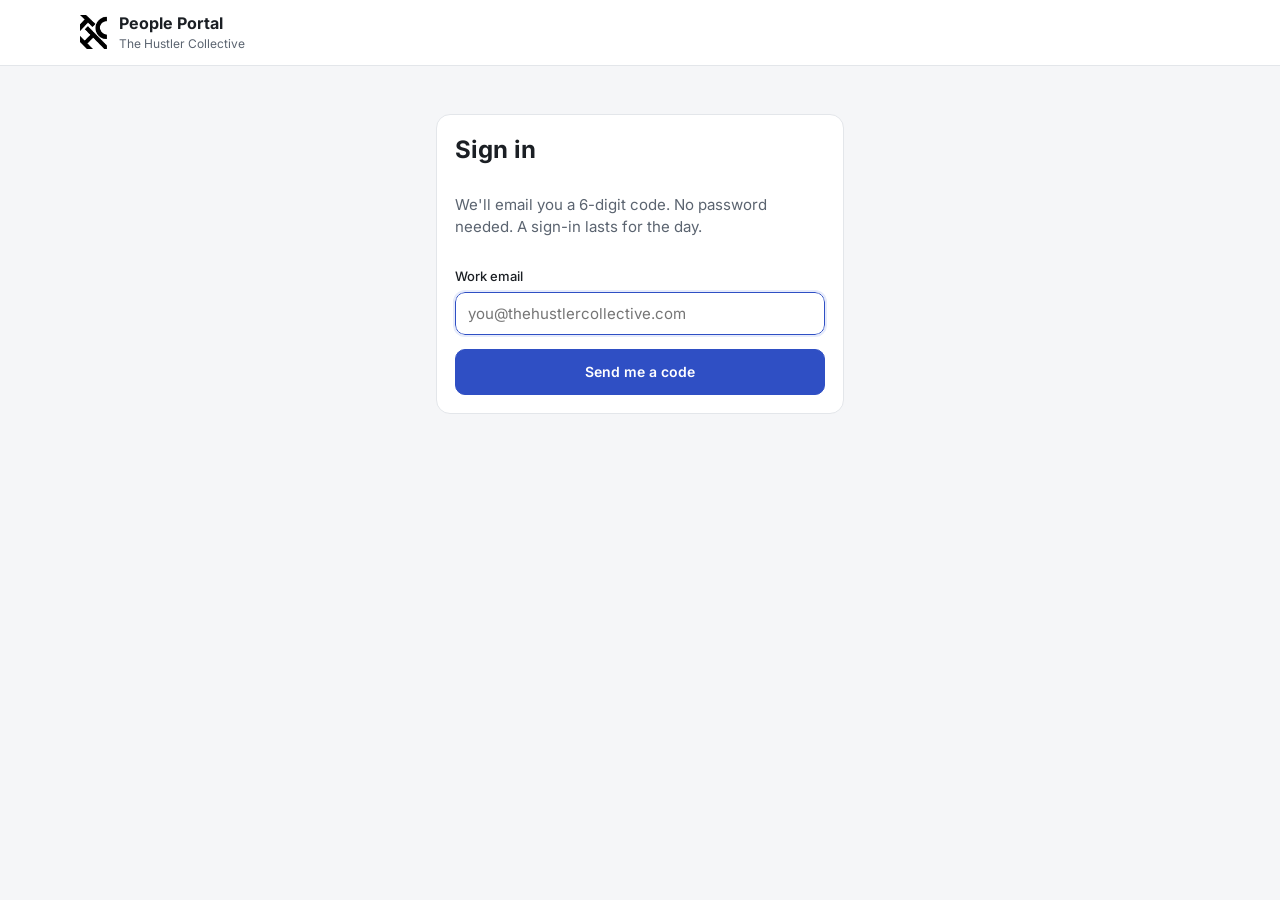
==== portal/index.html @ 08d03c97 "People portal (employees: leave requests, attendance, holidays) Co-Authored-By: Claude Opus 5.5 <nor" ====
<!doctype html>
<html lang="en">
  <head>
    <meta charset="UTF-8" />
    <meta name="viewport" content="width=device-width, initial-scale=1.0" />
    <meta name="robots" content="noindex, nofollow" />
    <meta name="referrer" content="no-referrer" />
    <meta name="theme-color" content="#2f4fc4" />
    <title>People Portal · The Hustler Collective</title>
    <script type="module" crossorigin src="./assets/portal-a4LrYA5-.js"></script>
    <link rel="stylesheet" crossorigin href="./assets/portal-D_0nI0pk.css">
  </head>
  <body>
    <div id="root"></div>
  </body>
</html>
---- portal/assets/portal-D_0nI0pk.css ----
@font-face{font-family:Inter;font-style:normal;font-display:swap;font-weight:400;src:url(./inter-cyrillic-ext-400-normal-BQZuk6qB.woff2) format("woff2"),url(./inter-cyrillic-ext-400-normal-DQukG94-.woff) format("woff");unicode-range:U+0460-052F,U+1C80-1C8A,U+20B4,U+2DE0-2DFF,U+A640-A69F,U+FE2E-FE2F}@font-face{font-family:Inter;font-style:normal;font-display:swap;font-weight:400;src:url(./inter-cyrillic-400-normal-obahsSVq.woff2) format("woff2"),url(./inter-cyrillic-400-normal-HOLc17fK.woff) format("woff");unicode-range:U+0301,U+0400-045F,U+0490-0491,U+04B0-04B1,U+2116}@font-face{font-family:Inter;font-style:normal;font-display:swap;font-weight:400;src:url(./inter-greek-ext-400-normal-DGGRlc-M.woff2) format("woff2"),url(./inter-greek-ext-400-normal-KugGGMne.woff) format("woff");unicode-range:U+1F00-1FFF}@font-face{font-family:Inter;font-style:normal;font-display:swap;font-weight:400;src:url(./inter-greek-400-normal-B4URO6DV.woff2) format("woff2"),url(./inter-greek-400-normal-q2sYcFCs.woff) format("woff");unicode-range:U+0370-0377,U+037A-037F,U+0384-038A,U+038C,U+038E-03A1,U+03A3-03FF}@font-face{font-family:Inter;font-style:normal;font-display:swap;font-weight:400;src:url(./inter-vietnamese-400-normal-DMkecbls.woff2) format("woff2"),url(./inter-vietnamese-400-normal-Bbgyi5SW.woff) format("woff");unicode-range:U+0102-0103,U+0110-0111,U+0128-0129,U+0168-0169,U+01A0-01A1,U+01AF-01B0,U+0300-0301,U+0303-0304,U+0308-0309,U+0323,U+0329,U+1EA0-1EF9,U+20AB}@font-face{font-family:Inter;font-style:normal;font-display:swap;font-weight:400;src:url(./inter-latin-ext-400-normal-C1nco2VV.woff2) format("woff2"),url(./inter-latin-ext-400-normal-77YHD8bZ.woff) format("woff");unicode-range:U+0100-02BA,U+02BD-02C5,U+02C7-02CC,U+02CE-02D7,U+02DD-02FF,U+0304,U+0308,U+0329,U+1D00-1DBF,U+1E00-1E9F,U+1EF2-1EFF,U+2020,U+20A0-20AB,U+20AD-20C0,U+2113,U+2C60-2C7F,U+A720-A7FF}@font-face{font-family:Inter;font-style:normal;font-display:swap;font-weight:400;src:url(./inter-latin-400-normal-C38fXH4l.woff2) format("woff2"),url(./inter-latin-400-normal-CyCys3Eg.woff) format("woff");unicode-range:U+0000-00FF,U+0131,U+0152-0153,U+02BB-02BC,U+02C6,U+02DA,U+02DC,U+0304,U+0308,U+0329,U+2000-206F,U+20AC,U+2122,U+2191,U+2193,U+2212,U+2215,U+FEFF,U+FFFD}@font-face{font-family:Inter;font-style:normal;font-display:swap;font-weight:500;src:url(./inter-cyrillic-ext-500-normal-B0yAr1jD.woff2) format("woff2"),url(./inter-cyrillic-ext-500-normal-BmqWE9Dz.woff) format("woff");unicode-range:U+0460-052F,U+1C80-1C8A,U+20B4,U+2DE0-2DFF,U+A640-A69F,U+FE2E-FE2F}@font-face{font-family:Inter;font-style:normal;font-display:swap;font-weight:500;src:url(./inter-cyrillic-500-normal-BasfLYem.woff2) format("woff2"),url(./inter-cyrillic-500-normal-CxZf_p3X.woff) format("woff");unicode-range:U+0301,U+0400-045F,U+0490-0491,U+04B0-04B1,U+2116}@font-face{font-family:Inter;font-style:normal;font-display:swap;font-weight:500;src:url(./inter-greek-ext-500-normal-C4iEst2y.woff2) format("woff2"),url(./inter-greek-ext-500-normal-2j5mBUwD.woff) format("woff");unicode-range:U+1F00-1FFF}@font-face{font-family:Inter;font-style:normal;font-display:swap;font-weight:500;src:url(./inter-greek-500-normal-BIZE56-Y.woff2) format("woff2"),url(./inter-greek-500-normal-Xzm54t5V.woff) format("woff");unicode-range:U+0370-0377,U+037A-037F,U+0384-038A,U+038C,U+038E-03A1,U+03A3-03FF}@font-face{font-family:Inter;font-style:normal;font-display:swap;font-weight:500;src:url(./inter-vietnamese-500-normal-DOriooB6.woff2) format("woff2"),url(./inter-vietnamese-500-normal-mJboJaSs.woff) format("woff");unicode-range:U+0102-0103,U+0110-0111,U+0128-0129,U+0168-0169,U+01A0-01A1,U+01AF-01B0,U+0300-0301,U+0303-0304,U+0308-0309,U+0323,U+0329,U+1EA0-1EF9,U+20AB}@font-face{font-family:Inter;font-style:normal;font-display:swap;font-weight:500;src:url(./inter-latin-ext-500-normal-CV4jyFjo.woff2) format("woff2"),url(./inter-latin-ext-500-normal-BxGbmqWO.woff) format("woff");unicode-range:U+0100-02BA,U+02BD-02C5,U+02C7-02CC,U+02CE-02D7,U+02DD-02FF,U+0304,U+0308,U+0329,U+1D00-1DBF,U+1E00-1E9F,U+1EF2-1EFF,U+2020,U+20A0-20AB,U+20AD-20C0,U+2113,U+2C60-2C7F,U+A720-A7FF}@font-face{font-family:Inter;font-style:normal;font-display:swap;font-weight:500;src:url(./inter-latin-500-normal-Cerq10X2.woff2) format("woff2"),url(./inter-latin-500-normal-BL9OpVg8.woff) format("woff");unicode-range:U+0000-00FF,U+0131,U+0152-0153,U+02BB-02BC,U+02C6,U+02DA,U+02DC,U+0304,U+0308,U+0329,U+2000-206F,U+20AC,U+2122,U+2191,U+2193,U+2212,U+2215,U+FEFF,U+FFFD}@font-face{font-family:Inter;font-style:normal;font-display:swap;font-weight:600;src:url(./inter-cyrillic-ext-600-normal-Dfes3d0z.woff2) format("woff2"),url(./inter-cyrillic-ext-600-normal-Bcila6Z-.woff) format("woff");unicode-range:U+0460-052F,U+1C80-1C8A,U+20B4,U+2DE0-2DFF,U+A640-A69F,U+FE2E-FE2F}@font-face{font-family:Inter;font-style:normal;font-display:swap;font-weight:600;src:url(./inter-cyrillic-600-normal-CWCymEST.woff2) format("woff2"),url(./inter-cyrillic-600-normal-4D_pXhcN.woff) format("woff");unicode-range:U+0301,U+0400-045F,U+0490-0491,U+04B0-04B1,U+2116}@font-face{font-family:Inter;font-style:normal;font-display:swap;font-weight:600;src:url(./inter-greek-ext-600-normal-DRtmH8MT.woff2) format("woff2"),url(./inter-greek-ext-600-normal-B8X0CLgF.woff) format("woff");unicode-range:U+1F00-1FFF}@font-face{font-family:Inter;font-style:normal;font-display:swap;font-weight:600;src:url(./inter-greek-600-normal-plRanbMR.woff2) format("woff2"),url(./inter-greek-600-normal-BZpKdvQh.woff) format("woff");unicode-range:U+0370-0377,U+037A-037F,U+0384-038A,U+038C,U+038E-03A1,U+03A3-03FF}@font-face{font-family:Inter;font-style:normal;font-display:swap;font-weight:600;src:url(./inter-vietnamese-600-normal-Cc8MFFhd.woff2) format("woff2"),url(./inter-vietnamese-600-normal-BuLX-rYi.woff) format("woff");unicode-range:U+0102-0103,U+0110-0111,U+0128-0129,U+0168-0169,U+01A0-01A1,U+01AF-01B0,U+0300-0301,U+0303-0304,U+0308-0309,U+0323,U+0329,U+1EA0-1EF9,U+20AB}@font-face{font-family:Inter;font-style:normal;font-display:swap;font-weight:600;src:url(./inter-latin-ext-600-normal-D2bJ5OIk.woff2) format("woff2"),url(./inter-latin-ext-600-normal-CIVaiw4L.woff) format("woff");unicode-range:U+0100-02BA,U+02BD-02C5,U+02C7-02CC,U+02CE-02D7,U+02DD-02FF,U+0304,U+0308,U+0329,U+1D00-1DBF,U+1E00-1E9F,U+1EF2-1EFF,U+2020,U+20A0-20AB,U+20AD-20C0,U+2113,U+2C60-2C7F,U+A720-A7FF}@font-face{font-family:Inter;font-style:normal;font-display:swap;font-weight:600;src:url(./inter-latin-600-normal-LgqL8muc.woff2) format("woff2"),url(./inter-latin-600-normal-CiBQ2DWP.woff) format("woff");unicode-range:U+0000-00FF,U+0131,U+0152-0153,U+02BB-02BC,U+02C6,U+02DA,U+02DC,U+0304,U+0308,U+0329,U+2000-206F,U+20AC,U+2122,U+2191,U+2193,U+2212,U+2215,U+FEFF,U+FFFD}@font-face{font-family:Inter;font-style:normal;font-display:swap;font-weight:700;src:url(./inter-cyrillic-ext-700-normal-BjwYoWNd.woff2) format("woff2"),url(./inter-cyrillic-ext-700-normal-LO58E6JB.woff) format("woff");unicode-range:U+0460-052F,U+1C80-1C8A,U+20B4,U+2DE0-2DFF,U+A640-A69F,U+FE2E-FE2F}@font-face{font-family:Inter;font-style:normal;font-display:swap;font-weight:700;src:url(./inter-cyrillic-700-normal-CjBOestx.woff2) format("woff2"),url(./inter-cyrillic-700-normal-DrXBdSj3.woff) format("woff");unicode-range:U+0301,U+0400-045F,U+0490-0491,U+04B0-04B1,U+2116}@font-face{font-family:Inter;font-style:normal;font-display:swap;font-weight:700;src:url(./inter-greek-ext-700-normal-qfdV9bQt.woff2) format("woff2"),url(./inter-greek-ext-700-normal-BoQ6DsYi.woff) format("woff");unicode-range:U+1F00-1FFF}@font-face{font-family:Inter;font-style:normal;font-display:swap;font-weight:700;src:url(./inter-greek-700-normal-C3JjAnD8.woff2) format("woff2"),url(./inter-greek-700-normal-BUv2fZ6O.woff) format("woff");unicode-range:U+0370-0377,U+037A-037F,U+0384-038A,U+038C,U+038E-03A1,U+03A3-03FF}@font-face{font-family:Inter;font-style:normal;font-display:swap;font-weight:700;src:url(./inter-vietnamese-700-normal-DlLaEgI2.woff2) format("woff2"),url(./inter-vietnamese-700-normal-BZaoP0fm.woff) format("woff");unicode-range:U+0102-0103,U+0110-0111,U+0128-0129,U+0168-0169,U+01A0-01A1,U+01AF-01B0,U+0300-0301,U+0303-0304,U+0308-0309,U+0323,U+0329,U+1EA0-1EF9,U+20AB}@font-face{font-family:Inter;font-style:normal;font-display:swap;font-weight:700;src:url(./inter-latin-ext-700-normal-Ca8adRJv.woff2) format("woff2"),url(./inter-latin-ext-700-normal-TidjK2hL.woff) format("woff");unicode-range:U+0100-02BA,U+02BD-02C5,U+02C7-02CC,U+02CE-02D7,U+02DD-02FF,U+0304,U+0308,U+0329,U+1D00-1DBF,U+1E00-1E9F,U+1EF2-1EFF,U+2020,U+20A0-20AB,U+20AD-20C0,U+2113,U+2C60-2C7F,U+A720-A7FF}@font-face{font-family:Inter;font-style:normal;font-display:swap;font-weight:700;src:url(./inter-latin-700-normal-Yt3aPRUw.woff2) format("woff2"),url(./inter-latin-700-normal-BLAVimhd.woff) format("woff");unicode-range:U+0000-00FF,U+0131,U+0152-0153,U+02BB-02BC,U+02C6,U+02DA,U+02DC,U+0304,U+0308,U+0329,U+2000-206F,U+20AC,U+2122,U+2191,U+2193,U+2212,U+2215,U+FEFF,U+FFFD}:root{--bg: #f5f6f8;--card: #ffffff;--border: #e3e6ea;--line: #edeff2;--text: #1b1f24;--muted: #5b6470;--accent: #2f4fc4;--accent-dark: #1e3a9e;--accent-soft: #e6ebfb;--accent-border: #c9d4f5;--red: #b42318;--red-soft: #fff4f2;--red-border: #f5c9c2;--red-text: #8f2a1c;--green: #1e6b34;--green-soft: #e3f3e7;--green-border: #b9dcc3;--amber-soft: #fff8e8;--amber-border: #f3d9a4;--amber-text: #6b3d00;color-scheme:light}*{box-sizing:border-box}body{margin:0;background:var(--bg);color:var(--text);font-family:Inter,system-ui,-apple-system,Segoe UI,sans-serif;font-size:15px;line-height:1.45;-webkit-font-smoothing:antialiased}.sr-only{position:absolute;width:1px;height:1px;overflow:hidden;clip:rect(0 0 0 0);white-space:nowrap}.p-app{min-height:100vh}.p-top{background:var(--card);border-bottom:1px solid var(--border)}.p-top-in{max-width:1160px;margin:0 auto;padding:12px 20px;display:flex;align-items:center;gap:12px}.p-logo{height:34px;width:auto}.p-title{font-weight:700;font-size:16px}.p-sub{font-size:12px;color:var(--muted)}.p-who{display:flex;align-items:center;gap:10px}.p-who-text{text-align:right;font-size:13px}.p-avatar{width:38px;height:38px;border-radius:50%;background:var(--accent-soft);color:var(--accent-dark);display:grid;place-items:center;font-weight:700;font-size:13px;flex:none}.p-layout{max-width:1160px;margin:0 auto;padding:24px 20px 48px;display:flex;flex-wrap:wrap;gap:24px;align-items:flex-start}.p-nav{flex:1 1 200px;max-width:230px;display:flex;flex-direction:column;gap:4px}.p-nav-item{font:inherit;font-size:14px;text-align:left;border:0;border-radius:10px;min-height:42px;padding:0 12px;cursor:pointer;background:transparent;color:var(--text)}.p-nav-item:hover{background:#eceef2}.p-nav-item.on{background:var(--accent-soft);color:var(--accent-dark);font-weight:600}.p-main{flex:999 1 560px;min-width:0;display:flex;flex-direction:column;gap:18px}@media (max-width: 640px){.p-layout{padding:16px 16px 40px;gap:14px}.p-nav{max-width:none;flex-direction:row;overflow-x:auto;gap:6px}.p-nav-item{white-space:nowrap;background:var(--card);border:1px solid var(--border)}.p-who-text{display:none}}.p-card{background:var(--card);border:1px solid var(--border);border-radius:14px;padding:18px}.p-stack{display:flex;flex-direction:column;gap:14px}.p-row{display:flex;align-items:center;gap:12px}.p-row.between{justify-content:space-between}.p-row.wrap{flex-wrap:wrap}.p-line{padding:10px 0;border-top:1px solid var(--line)}.p-past{opacity:.55}.p-cols{display:grid;grid-template-columns:repeat(auto-fit,minmax(300px,1fr));gap:16px;align-items:start}.p-cols.wide{grid-template-columns:minmax(0,3fr) minmax(0,2fr)}@media (max-width: 860px){.p-cols.wide{grid-template-columns:1fr}}.p-grid2{display:grid;grid-template-columns:repeat(auto-fit,minmax(160px,1fr));gap:14px}.p-scroll{overflow-x:auto}.p-h1{margin:0;font-size:26px;line-height:1.2}.p-h2{margin:0 0 6px;font-size:12px;font-weight:600;letter-spacing:.04em;text-transform:uppercase;color:var(--accent)}.p-muted{color:var(--muted)}.small{font-size:12px}.p-tiles{display:grid;grid-template-columns:repeat(auto-fit,minmax(160px,1fr));gap:12px}.p-tile{background:var(--card);border:1px solid var(--border);border-radius:14px;padding:16px}.p-tile.accent{background:var(--accent);border-color:var(--accent);color:#fff}.p-tile-label{font-size:13px;color:var(--muted)}.p-tile-num{font-size:30px;font-weight:700;line-height:1.15}.p-tile-foot{font-size:12px;color:var(--muted)}.p-tile.accent .p-tile-label,.p-tile.accent .p-tile-foot{color:#ffffffe0}.p-btn{font:inherit;font-size:14px;font-weight:600;min-height:40px;padding:0 16px;border-radius:10px;border:1px solid #d5d9df;background:#fff;color:var(--text);cursor:pointer;display:inline-flex;align-items:center;justify-content:center;gap:6px}.p-btn:hover{background:#f9fafb}.p-btn:disabled{opacity:.6;cursor:default}.p-btn.primary{background:var(--accent);border-color:var(--accent);color:#fff}.p-btn.primary:hover{background:var(--accent-dark)}.p-btn.danger{color:var(--red);border-color:var(--red-border)}.p-btn.big{min-height:46px;padding:0 22px}.p-btn.small{min-height:32px;padding:0 10px;font-size:13px}.p-btn.link{border:0;background:transparent;color:var(--accent);padding:0 4px;min-height:30px}.p-who .p-btn.link{min-height:0;padding:0;font-size:12px;font-weight:500}.p-field{display:flex;flex-direction:column;gap:6px;font-size:13px;font-weight:500;min-width:0}.p-input{font:inherit;font-size:15px;font-weight:400;color:var(--text);border:1px solid #d5d9df;border-radius:10px;padding:10px 12px;background:#fff;min-width:0;width:100%}.p-input:focus{outline:2px solid var(--accent-soft);border-color:var(--accent)}.p-input:disabled{background:#f0f1f4;color:var(--muted)}textarea.p-input{resize:vertical}.p-code{font-size:26px;letter-spacing:.35em;text-align:center;font-variant-numeric:tabular-nums}.p-seg{display:grid;grid-template-columns:repeat(3,minmax(0,1fr));gap:4px;background:#e9ecf0;padding:4px;border-radius:12px}.p-seg button{font:inherit;font-size:14px;border:0;border-radius:9px;min-height:40px;cursor:pointer;background:transparent;color:var(--muted)}.p-seg button.on{background:#fff;color:var(--text);font-weight:600;box-shadow:0 1px 2px #1018281f}.p-pill{display:inline-block;font-size:12px;font-weight:600;padding:3px 10px;border-radius:999px;white-space:nowrap}.p-pill.ok{background:var(--green-soft);color:var(--green)}.p-pill.no{background:var(--red-soft);color:var(--red)}.p-pill.wait,.p-pill.warn{background:#fff4e0;color:#8a4b00}.p-pill.info{background:var(--accent-soft);color:var(--accent-dark)}.p-pill.off{background:#e9ecf0;color:var(--muted)}.p-banner{border-radius:12px;padding:12px 14px;font-size:14px;border:1px solid}.p-banner.ok{background:var(--green-soft);border-color:var(--green-border);color:#14532a}.p-banner.no{background:var(--red-soft);border-color:var(--red-border);color:var(--red-text)}.p-banner.warn{background:var(--amber-soft);border-color:var(--amber-border);color:var(--amber-text)}.p-banner.info{background:var(--accent-soft);border-color:var(--accent-border);color:var(--accent-dark)}.p-error{background:var(--red-soft);border:1px solid var(--red-border);color:var(--red-text);border-radius:10px;padding:10px 12px;font-size:14px}.p-note{background:var(--accent-soft);color:var(--accent-dark);border-radius:10px;padding:10px 12px;font-size:14px}.p-table{width:100%;border-collapse:collapse;font-size:14px;min-width:640px}.p-table th{text-align:left;font-size:12px;color:var(--muted);font-weight:600;padding:10px 12px;border-bottom:1px solid var(--border)}.p-table td{padding:12px;border-bottom:1px solid var(--line);vertical-align:middle}.p-cal{display:grid;grid-template-columns:repeat(7,minmax(72px,1fr));gap:6px;min-width:540px}.p-cal-head{font-size:12px;font-weight:600;color:var(--muted);text-align:center;padding:4px 0}.p-cal-cell{min-height:76px;border:1px solid var(--line);border-radius:10px;padding:6px 8px;display:flex;flex-direction:column;gap:4px;align-items:flex-start}.p-cal-cell.off{background:#f0f1f4}.p-cal-cell.today{border-color:var(--accent);box-shadow:inset 0 0 0 1px var(--accent)}.p-cal-n{font-size:13px;font-weight:600}.p-cal-tag{font-size:11px;color:var(--muted)}.p-signin{max-width:440px;margin:48px auto;padding:0 16px}.p-signin-card h1{margin:0 0 12px;font-size:24px}.p-toast{position:fixed;left:50%;bottom:24px;transform:translate(-50%);background:var(--text);color:#fff;padding:12px 18px;border-radius:12px;font-size:14px;box-shadow:0 10px 30px #10182840;max-width:calc(100vw - 32px);z-index:10}
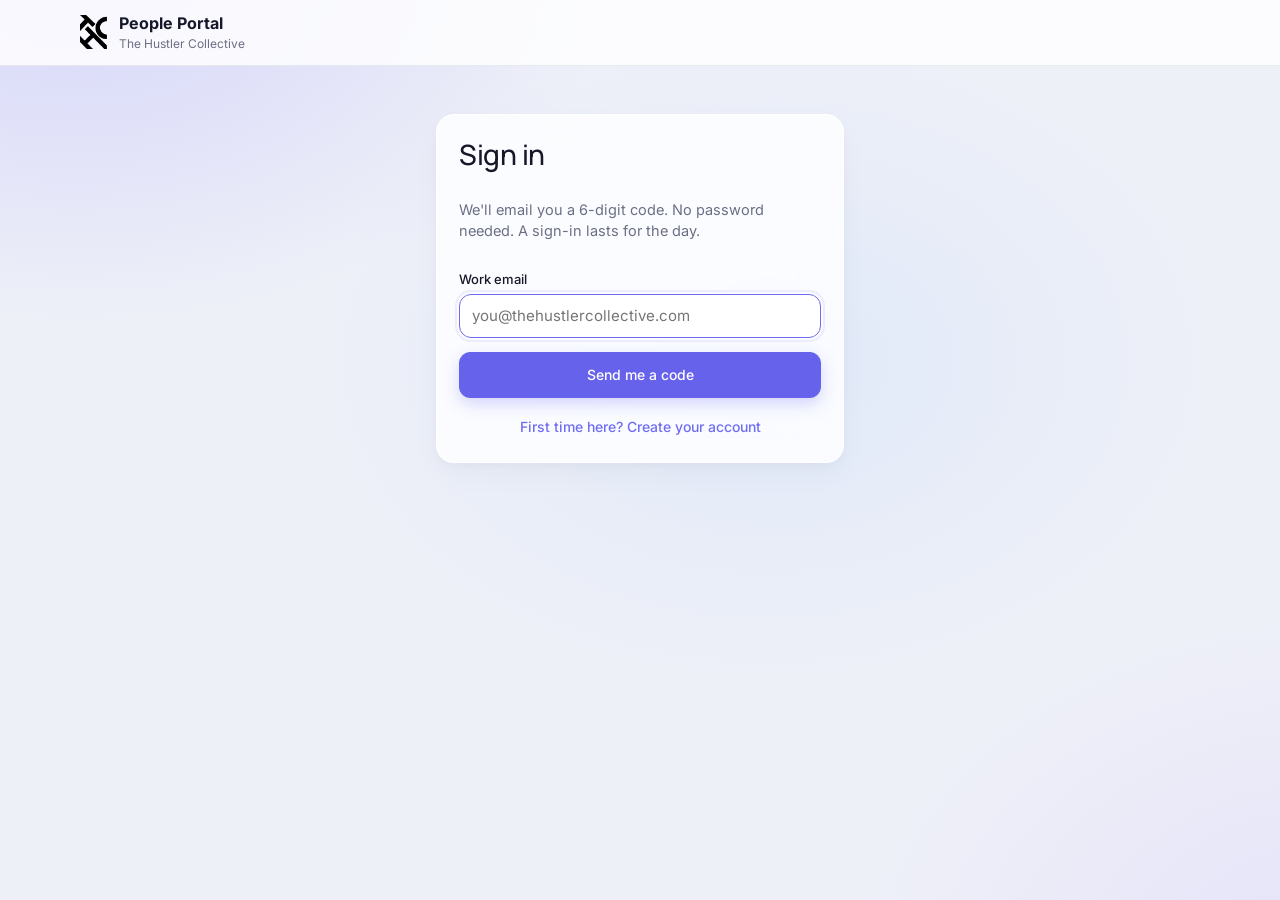
==== commit 851a5c98: "Portal home: my year at a glance (Accord f0229ef)" ====
--- a/portal/index.html
+++ b/portal/index.html
@@ -7,8 +7,8 @@
     <meta name="referrer" content="no-referrer" />
     <meta name="theme-color" content="#2f4fc4" />
     <title>People Portal · The Hustler Collective</title>
-    <script type="module" crossorigin src="./assets/portal-a4LrYA5-.js"></script>
-    <link rel="stylesheet" crossorigin href="./assets/portal-D_0nI0pk.css">
+    <script type="module" crossorigin src="./assets/portal-DzKuzDtj.js"></script>
+    <link rel="stylesheet" crossorigin href="./assets/portal-D-3KZsQn.css">
   </head>
   <body>
     <div id="root"></div>
--- a/portal/assets/portal-D-3KZsQn.css
+++ b/portal/assets/portal-D-3KZsQn.css
@@ -0,0 +1 @@
+@font-face{font-family:Inter;font-style:normal;font-display:swap;font-weight:400;src:url(./inter-cyrillic-ext-400-normal-BQZuk6qB.woff2) format("woff2"),url(./inter-cyrillic-ext-400-normal-DQukG94-.woff) format("woff");unicode-range:U+0460-052F,U+1C80-1C8A,U+20B4,U+2DE0-2DFF,U+A640-A69F,U+FE2E-FE2F}@font-face{font-family:Inter;font-style:normal;font-display:swap;font-weight:400;src:url(./inter-cyrillic-400-normal-obahsSVq.woff2) format("woff2"),url(./inter-cyrillic-400-normal-HOLc17fK.woff) format("woff");unicode-range:U+0301,U+0400-045F,U+0490-0491,U+04B0-04B1,U+2116}@font-face{font-family:Inter;font-style:normal;font-display:swap;font-weight:400;src:url(./inter-greek-ext-400-normal-DGGRlc-M.woff2) format("woff2"),url(./inter-greek-ext-400-normal-KugGGMne.woff) format("woff");unicode-range:U+1F00-1FFF}@font-face{font-family:Inter;font-style:normal;font-display:swap;font-weight:400;src:url(./inter-greek-400-normal-B4URO6DV.woff2) format("woff2"),url(./inter-greek-400-normal-q2sYcFCs.woff) format("woff");unicode-range:U+0370-0377,U+037A-037F,U+0384-038A,U+038C,U+038E-03A1,U+03A3-03FF}@font-face{font-family:Inter;font-style:normal;font-display:swap;font-weight:400;src:url(./inter-vietnamese-400-normal-DMkecbls.woff2) format("woff2"),url(./inter-vietnamese-400-normal-Bbgyi5SW.woff) format("woff");unicode-range:U+0102-0103,U+0110-0111,U+0128-0129,U+0168-0169,U+01A0-01A1,U+01AF-01B0,U+0300-0301,U+0303-0304,U+0308-0309,U+0323,U+0329,U+1EA0-1EF9,U+20AB}@font-face{font-family:Inter;font-style:normal;font-display:swap;font-weight:400;src:url(./inter-latin-ext-400-normal-C1nco2VV.woff2) format("woff2"),url(./inter-latin-ext-400-normal-77YHD8bZ.woff) format("woff");unicode-range:U+0100-02BA,U+02BD-02C5,U+02C7-02CC,U+02CE-02D7,U+02DD-02FF,U+0304,U+0308,U+0329,U+1D00-1DBF,U+1E00-1E9F,U+1EF2-1EFF,U+2020,U+20A0-20AB,U+20AD-20C0,U+2113,U+2C60-2C7F,U+A720-A7FF}@font-face{font-family:Inter;font-style:normal;font-display:swap;font-weight:400;src:url(./inter-latin-400-normal-C38fXH4l.woff2) format("woff2"),url(./inter-latin-400-normal-CyCys3Eg.woff) format("woff");unicode-range:U+0000-00FF,U+0131,U+0152-0153,U+02BB-02BC,U+02C6,U+02DA,U+02DC,U+0304,U+0308,U+0329,U+2000-206F,U+20AC,U+2122,U+2191,U+2193,U+2212,U+2215,U+FEFF,U+FFFD}@font-face{font-family:Manrope;font-style:normal;font-display:swap;font-weight:400;src:url([data-uri]) format("woff2"),url([data-uri]) format("woff");unicode-range:U+0460-052F,U+1C80-1C8A,U+20B4,U+2DE0-2DFF,U+A640-A69F,U+FE2E-FE2F}@font-face{font-family:Manrope;font-style:normal;font-display:swap;font-weight:400;src:url(./manrope-cyrillic-400-normal-BMzJvInZ.woff2) format("woff2"),url(./manrope-cyrillic-400-normal-Dvx59UGC.woff) format("woff");unicode-range:U+0301,U+0400-045F,U+0490-0491,U+04B0-04B1,U+2116}@font-face{font-family:Manrope;font-style:normal;font-display:swap;font-weight:400;src:url(./manrope-greek-400-normal-CM4qok81.woff2) format("woff2"),url(./manrope-greek-400-normal-DuX9RsAR.woff) format("woff");unicode-range:U+0370-0377,U+037A-037F,U+0384-038A,U+038C,U+038E-03A1,U+03A3-03FF}@font-face{font-family:Manrope;font-style:normal;font-display:swap;font-weight:400;src:url(./manrope-vietnamese-400-normal-DHb3EETF.woff2) format("woff2"),url(./manrope-vietnamese-400-normal-D7E_mLGF.woff) format("woff");unicode-range:U+0102-0103,U+0110-0111,U+0128-0129,U+0168-0169,U+01A0-01A1,U+01AF-01B0,U+0300-0301,U+0303-0304,U+0308-0309,U+0323,U+0329,U+1EA0-1EF9,U+20AB}@font-face{font-family:Manrope;font-style:normal;font-display:swap;font-weight:400;src:url(./manrope-latin-ext-400-normal-CMDvPJRp.woff2) format("woff2"),url(./manrope-latin-ext-400-normal-C-X6QNXX.woff) format("woff");unicode-range:U+0100-02BA,U+02BD-02C5,U+02C7-02CC,U+02CE-02D7,U+02DD-02FF,U+0304,U+0308,U+0329,U+1D00-1DBF,U+1E00-1E9F,U+1EF2-1EFF,U+2020,U+20A0-20AB,U+20AD-20C0,U+2113,U+2C60-2C7F,U+A720-A7FF}@font-face{font-family:Manrope;font-style:normal;font-display:swap;font-weight:400;src:url(./manrope-latin-400-normal-PaqtzbVb.woff2) format("woff2"),url(./manrope-latin-400-normal-8tf8FM3T.woff) format("woff");unicode-range:U+0000-00FF,U+0131,U+0152-0153,U+02BB-02BC,U+02C6,U+02DA,U+02DC,U+0304,U+0308,U+0329,U+2000-206F,U+20AC,U+2122,U+2191,U+2193,U+2212,U+2215,U+FEFF,U+FFFD}@font-face{font-family:Manrope;font-style:normal;font-display:swap;font-weight:500;src:url([data-uri]) format("woff2"),url([data-uri]) format("woff");unicode-range:U+0460-052F,U+1C80-1C8A,U+20B4,U+2DE0-2DFF,U+A640-A69F,U+FE2E-FE2F}@font-face{font-family:Manrope;font-style:normal;font-display:swap;font-weight:500;src:url(./manrope-cyrillic-500-normal-B1OEZity.woff2) format("woff2"),url(./manrope-cyrillic-500-normal-CNwnNrRC.woff) format("woff");unicode-range:U+0301,U+0400-045F,U+0490-0491,U+04B0-04B1,U+2116}@font-face{font-family:Manrope;font-style:normal;font-display:swap;font-weight:500;src:url(./manrope-greek-500-normal-GeMIHyWm.woff2) format("woff2"),url(./manrope-greek-500-normal-DyxYGEtJ.woff) format("woff");unicode-range:U+0370-0377,U+037A-037F,U+0384-038A,U+038C,U+038E-03A1,U+03A3-03FF}@font-face{font-family:Manrope;font-style:normal;font-display:swap;font-weight:500;src:url(./manrope-vietnamese-500-normal-DCXiE_xi.woff2) format("woff2"),url(./manrope-vietnamese-500-normal-DaZ8i3XM.woff) format("woff");unicode-range:U+0102-0103,U+0110-0111,U+0128-0129,U+0168-0169,U+01A0-01A1,U+01AF-01B0,U+0300-0301,U+0303-0304,U+0308-0309,U+0323,U+0329,U+1EA0-1EF9,U+20AB}@font-face{font-family:Manrope;font-style:normal;font-display:swap;font-weight:500;src:url(./manrope-latin-ext-500-normal-dm74KBQw.woff2) format("woff2"),url(./manrope-latin-ext-500-normal-EtoS1VaI.woff) format("woff");unicode-range:U+0100-02BA,U+02BD-02C5,U+02C7-02CC,U+02CE-02D7,U+02DD-02FF,U+0304,U+0308,U+0329,U+1D00-1DBF,U+1E00-1E9F,U+1EF2-1EFF,U+2020,U+20A0-20AB,U+20AD-20C0,U+2113,U+2C60-2C7F,U+A720-A7FF}@font-face{font-family:Manrope;font-style:normal;font-display:swap;font-weight:500;src:url(./manrope-latin-500-normal-BYYD-dBL.woff2) format("woff2"),url(./manrope-latin-500-normal-DMZssgOp.woff) format("woff");unicode-range:U+0000-00FF,U+0131,U+0152-0153,U+02BB-02BC,U+02C6,U+02DA,U+02DC,U+0304,U+0308,U+0329,U+2000-206F,U+20AC,U+2122,U+2191,U+2193,U+2212,U+2215,U+FEFF,U+FFFD}@font-face{font-family:Manrope;font-style:normal;font-display:swap;font-weight:600;src:url([data-uri]) format("woff2"),url([data-uri]) format("woff");unicode-range:U+0460-052F,U+1C80-1C8A,U+20B4,U+2DE0-2DFF,U+A640-A69F,U+FE2E-FE2F}@font-face{font-family:Manrope;font-style:normal;font-display:swap;font-weight:600;src:url(./manrope-cyrillic-600-normal-DvRl3Mj-.woff2) format("woff2"),url(./manrope-cyrillic-600-normal-It4mZcQk.woff) format("woff");unicode-range:U+0301,U+0400-045F,U+0490-0491,U+04B0-04B1,U+2116}@font-face{font-family:Manrope;font-style:normal;font-display:swap;font-weight:600;src:url(./manrope-greek-600-normal-BoRV6lzK.woff2) format("woff2"),url(./manrope-greek-600-normal-CF2i9ZRY.woff) format("woff");unicode-range:U+0370-0377,U+037A-037F,U+0384-038A,U+038C,U+038E-03A1,U+03A3-03FF}@font-face{font-family:Manrope;font-style:normal;font-display:swap;font-weight:600;src:url(./manrope-vietnamese-600-normal-C1J5PCl_.woff2) format("woff2"),url(./manrope-vietnamese-600-normal-lA7a_7Ok.woff) format("woff");unicode-range:U+0102-0103,U+0110-0111,U+0128-0129,U+0168-0169,U+01A0-01A1,U+01AF-01B0,U+0300-0301,U+0303-0304,U+0308-0309,U+0323,U+0329,U+1EA0-1EF9,U+20AB}@font-face{font-family:Manrope;font-style:normal;font-display:swap;font-weight:600;src:url(./manrope-latin-ext-600-normal-_gBojHdJ.woff2) format("woff2"),url(./manrope-latin-ext-600-normal-u5Pl7hTU.woff) format("woff");unicode-range:U+0100-02BA,U+02BD-02C5,U+02C7-02CC,U+02CE-02D7,U+02DD-02FF,U+0304,U+0308,U+0329,U+1D00-1DBF,U+1E00-1E9F,U+1EF2-1EFF,U+2020,U+20A0-20AB,U+20AD-20C0,U+2113,U+2C60-2C7F,U+A720-A7FF}@font-face{font-family:Manrope;font-style:normal;font-display:swap;font-weight:600;src:url(./manrope-latin-600-normal-4f0koTD-.woff2) format("woff2"),url(./manrope-latin-600-normal-BqgrALkZ.woff) format("woff");unicode-range:U+0000-00FF,U+0131,U+0152-0153,U+02BB-02BC,U+02C6,U+02DA,U+02DC,U+0304,U+0308,U+0329,U+2000-206F,U+20AC,U+2122,U+2191,U+2193,U+2212,U+2215,U+FEFF,U+FFFD}@font-face{font-family:Inter;font-style:normal;font-display:swap;font-weight:500;src:url(./inter-cyrillic-ext-500-normal-B0yAr1jD.woff2) format("woff2"),url(./inter-cyrillic-ext-500-normal-BmqWE9Dz.woff) format("woff");unicode-range:U+0460-052F,U+1C80-1C8A,U+20B4,U+2DE0-2DFF,U+A640-A69F,U+FE2E-FE2F}@font-face{font-family:Inter;font-style:normal;font-display:swap;font-weight:500;src:url(./inter-cyrillic-500-normal-BasfLYem.woff2) format("woff2"),url(./inter-cyrillic-500-normal-CxZf_p3X.woff) format("woff");unicode-range:U+0301,U+0400-045F,U+0490-0491,U+04B0-04B1,U+2116}@font-face{font-family:Inter;font-style:normal;font-display:swap;font-weight:500;src:url(./inter-greek-ext-500-normal-C4iEst2y.woff2) format("woff2"),url(./inter-greek-ext-500-normal-2j5mBUwD.woff) format("woff");unicode-range:U+1F00-1FFF}@font-face{font-family:Inter;font-style:normal;font-display:swap;font-weight:500;src:url(./inter-greek-500-normal-BIZE56-Y.woff2) format("woff2"),url(./inter-greek-500-normal-Xzm54t5V.woff) format("woff");unicode-range:U+0370-0377,U+037A-037F,U+0384-038A,U+038C,U+038E-03A1,U+03A3-03FF}@font-face{font-family:Inter;font-style:normal;font-display:swap;font-weight:500;src:url(./inter-vietnamese-500-normal-DOriooB6.woff2) format("woff2"),url(./inter-vietnamese-500-normal-mJboJaSs.woff) format("woff");unicode-range:U+0102-0103,U+0110-0111,U+0128-0129,U+0168-0169,U+01A0-01A1,U+01AF-01B0,U+0300-0301,U+0303-0304,U+0308-0309,U+0323,U+0329,U+1EA0-1EF9,U+20AB}@font-face{font-family:Inter;font-style:normal;font-display:swap;font-weight:500;src:url(./inter-latin-ext-500-normal-CV4jyFjo.woff2) format("woff2"),url(./inter-latin-ext-500-normal-BxGbmqWO.woff) format("woff");unicode-range:U+0100-02BA,U+02BD-02C5,U+02C7-02CC,U+02CE-02D7,U+02DD-02FF,U+0304,U+0308,U+0329,U+1D00-1DBF,U+1E00-1E9F,U+1EF2-1EFF,U+2020,U+20A0-20AB,U+20AD-20C0,U+2113,U+2C60-2C7F,U+A720-A7FF}@font-face{font-family:Inter;font-style:normal;font-display:swap;font-weight:500;src:url(./inter-latin-500-normal-Cerq10X2.woff2) format("woff2"),url(./inter-latin-500-normal-BL9OpVg8.woff) format("woff");unicode-range:U+0000-00FF,U+0131,U+0152-0153,U+02BB-02BC,U+02C6,U+02DA,U+02DC,U+0304,U+0308,U+0329,U+2000-206F,U+20AC,U+2122,U+2191,U+2193,U+2212,U+2215,U+FEFF,U+FFFD}@font-face{font-family:Inter;font-style:normal;font-display:swap;font-weight:600;src:url(./inter-cyrillic-ext-600-normal-Dfes3d0z.woff2) format("woff2"),url(./inter-cyrillic-ext-600-normal-Bcila6Z-.woff) format("woff");unicode-range:U+0460-052F,U+1C80-1C8A,U+20B4,U+2DE0-2DFF,U+A640-A69F,U+FE2E-FE2F}@font-face{font-family:Inter;font-style:normal;font-display:swap;font-weight:600;src:url(./inter-cyrillic-600-normal-CWCymEST.woff2) format("woff2"),url(./inter-cyrillic-600-normal-4D_pXhcN.woff) format("woff");unicode-range:U+0301,U+0400-045F,U+0490-0491,U+04B0-04B1,U+2116}@font-face{font-family:Inter;font-style:normal;font-display:swap;font-weight:600;src:url(./inter-greek-ext-600-normal-DRtmH8MT.woff2) format("woff2"),url(./inter-greek-ext-600-normal-B8X0CLgF.woff) format("woff");unicode-range:U+1F00-1FFF}@font-face{font-family:Inter;font-style:normal;font-display:swap;font-weight:600;src:url(./inter-greek-600-normal-plRanbMR.woff2) format("woff2"),url(./inter-greek-600-normal-BZpKdvQh.woff) format("woff");unicode-range:U+0370-0377,U+037A-037F,U+0384-038A,U+038C,U+038E-03A1,U+03A3-03FF}@font-face{font-family:Inter;font-style:normal;font-display:swap;font-weight:600;src:url(./inter-vietnamese-600-normal-Cc8MFFhd.woff2) format("woff2"),url(./inter-vietnamese-600-normal-BuLX-rYi.woff) format("woff");unicode-range:U+0102-0103,U+0110-0111,U+0128-0129,U+0168-0169,U+01A0-01A1,U+01AF-01B0,U+0300-0301,U+0303-0304,U+0308-0309,U+0323,U+0329,U+1EA0-1EF9,U+20AB}@font-face{font-family:Inter;font-style:normal;font-display:swap;font-weight:600;src:url(./inter-latin-ext-600-normal-D2bJ5OIk.woff2) format("woff2"),url(./inter-latin-ext-600-normal-CIVaiw4L.woff) format("woff");unicode-range:U+0100-02BA,U+02BD-02C5,U+02C7-02CC,U+02CE-02D7,U+02DD-02FF,U+0304,U+0308,U+0329,U+1D00-1DBF,U+1E00-1E9F,U+1EF2-1EFF,U+2020,U+20A0-20AB,U+20AD-20C0,U+2113,U+2C60-2C7F,U+A720-A7FF}@font-face{font-family:Inter;font-style:normal;font-display:swap;font-weight:600;src:url(./inter-latin-600-normal-LgqL8muc.woff2) format("woff2"),url(./inter-latin-600-normal-CiBQ2DWP.woff) format("woff");unicode-range:U+0000-00FF,U+0131,U+0152-0153,U+02BB-02BC,U+02C6,U+02DA,U+02DC,U+0304,U+0308,U+0329,U+2000-206F,U+20AC,U+2122,U+2191,U+2193,U+2212,U+2215,U+FEFF,U+FFFD}@font-face{font-family:Inter;font-style:normal;font-display:swap;font-weight:700;src:url(./inter-cyrillic-ext-700-normal-BjwYoWNd.woff2) format("woff2"),url(./inter-cyrillic-ext-700-normal-LO58E6JB.woff) format("woff");unicode-range:U+0460-052F,U+1C80-1C8A,U+20B4,U+2DE0-2DFF,U+A640-A69F,U+FE2E-FE2F}@font-face{font-family:Inter;font-style:normal;font-display:swap;font-weight:700;src:url(./inter-cyrillic-700-normal-CjBOestx.woff2) format("woff2"),url(./inter-cyrillic-700-normal-DrXBdSj3.woff) format("woff");unicode-range:U+0301,U+0400-045F,U+0490-0491,U+04B0-04B1,U+2116}@font-face{font-family:Inter;font-style:normal;font-display:swap;font-weight:700;src:url(./inter-greek-ext-700-normal-qfdV9bQt.woff2) format("woff2"),url(./inter-greek-ext-700-normal-BoQ6DsYi.woff) format("woff");unicode-range:U+1F00-1FFF}@font-face{font-family:Inter;font-style:normal;font-display:swap;font-weight:700;src:url(./inter-greek-700-normal-C3JjAnD8.woff2) format("woff2"),url(./inter-greek-700-normal-BUv2fZ6O.woff) format("woff");unicode-range:U+0370-0377,U+037A-037F,U+0384-038A,U+038C,U+038E-03A1,U+03A3-03FF}@font-face{font-family:Inter;font-style:normal;font-display:swap;font-weight:700;src:url(./inter-vietnamese-700-normal-DlLaEgI2.woff2) format("woff2"),url(./inter-vietnamese-700-normal-BZaoP0fm.woff) format("woff");unicode-range:U+0102-0103,U+0110-0111,U+0128-0129,U+0168-0169,U+01A0-01A1,U+01AF-01B0,U+0300-0301,U+0303-0304,U+0308-0309,U+0323,U+0329,U+1EA0-1EF9,U+20AB}@font-face{font-family:Inter;font-style:normal;font-display:swap;font-weight:700;src:url(./inter-latin-ext-700-normal-Ca8adRJv.woff2) format("woff2"),url(./inter-latin-ext-700-normal-TidjK2hL.woff) format("woff");unicode-range:U+0100-02BA,U+02BD-02C5,U+02C7-02CC,U+02CE-02D7,U+02DD-02FF,U+0304,U+0308,U+0329,U+1D00-1DBF,U+1E00-1E9F,U+1EF2-1EFF,U+2020,U+20A0-20AB,U+20AD-20C0,U+2113,U+2C60-2C7F,U+A720-A7FF}@font-face{font-family:Inter;font-style:normal;font-display:swap;font-weight:700;src:url(./inter-latin-700-normal-Yt3aPRUw.woff2) format("woff2"),url(./inter-latin-700-normal-BLAVimhd.woff) format("woff");unicode-range:U+0000-00FF,U+0131,U+0152-0153,U+02BB-02BC,U+02C6,U+02DA,U+02DC,U+0304,U+0308,U+0329,U+2000-206F,U+20AC,U+2122,U+2191,U+2193,U+2212,U+2215,U+FEFF,U+FFFD}:root{--bg: #f5f6f8;--card: #ffffff;--border: #e3e6ea;--line: #edeff2;--text: #1b1f24;--muted: #5b6470;--accent: #2f4fc4;--accent-dark: #1e3a9e;--accent-soft: #e6ebfb;--accent-border: #c9d4f5;--red: #b42318;--red-soft: #fff4f2;--red-border: #f5c9c2;--red-text: #8f2a1c;--green: #1e6b34;--green-soft: #e3f3e7;--green-border: #b9dcc3;--amber-soft: #fff8e8;--amber-border: #f3d9a4;--amber-text: #6b3d00;color-scheme:light}*{box-sizing:border-box}body{margin:0;background:var(--bg);color:var(--text);font-family:Inter,system-ui,-apple-system,Segoe UI,sans-serif;font-size:15px;line-height:1.45;-webkit-font-smoothing:antialiased}.sr-only{position:absolute;width:1px;height:1px;overflow:hidden;clip:rect(0 0 0 0);white-space:nowrap}.p-app{min-height:100vh}.p-top{background:var(--card);border-bottom:1px solid var(--border)}.p-top-in{max-width:1160px;margin:0 auto;padding:12px 20px;display:flex;align-items:center;gap:12px}.p-logo{height:34px;width:auto}.p-title{font-weight:700;font-size:16px}.p-sub{font-size:12px;color:var(--muted)}.p-who{display:flex;align-items:center;gap:10px}.p-who-text{text-align:right;font-size:13px}.p-avatar{width:38px;height:38px;border-radius:50%;background:var(--accent-soft);color:var(--accent-dark);display:grid;place-items:center;font-weight:700;font-size:13px;flex:none}.p-layout{max-width:1160px;margin:0 auto;padding:24px 20px 48px;display:flex;flex-wrap:wrap;gap:24px;align-items:flex-start}.p-nav{flex:1 1 200px;max-width:230px;display:flex;flex-direction:column;gap:4px}.p-nav-item{font:inherit;font-size:14px;text-align:left;border:0;border-radius:10px;min-height:42px;padding:0 12px;cursor:pointer;background:transparent;color:var(--text)}.p-nav-item:hover{background:#eceef2}.p-nav-item.on{background:var(--accent-soft);color:var(--accent-dark);font-weight:600}.p-main{flex:999 1 560px;min-width:0;display:flex;flex-direction:column;gap:18px}@media (max-width: 640px){.p-layout{padding:16px 16px 40px;gap:14px}.p-nav{max-width:none;flex-direction:row;overflow-x:auto;gap:6px}.p-nav-item{white-space:nowrap;background:var(--card);border:1px solid var(--border)}.p-who-text{display:none}}.p-card{background:var(--card);border:1px solid var(--border);border-radius:14px;padding:18px}.p-stack{display:flex;flex-direction:column;gap:14px}.p-row{display:flex;align-items:center;gap:12px}.p-row.between{justify-content:space-between}.p-row.wrap{flex-wrap:wrap}.p-line{padding:10px 0;border-top:1px solid var(--line)}.p-past{opacity:.55}.p-cols{display:grid;grid-template-columns:repeat(auto-fit,minmax(300px,1fr));gap:16px;align-items:start}.p-cols.wide{grid-template-columns:minmax(0,3fr) minmax(0,2fr)}@media (max-width: 860px){.p-cols.wide{grid-template-columns:1fr}}.p-grid2{display:grid;grid-template-columns:repeat(auto-fit,minmax(160px,1fr));gap:14px}.p-scroll{overflow-x:auto}.p-h1{margin:0;font-size:26px;line-height:1.2}.p-h2{margin:0 0 6px;font-size:12px;font-weight:600;letter-spacing:.04em;text-transform:uppercase;color:var(--accent)}.p-muted{color:var(--muted)}.small{font-size:12px}.p-tiles{display:grid;grid-template-columns:repeat(auto-fit,minmax(160px,1fr));gap:12px}.p-tile{background:var(--card);border:1px solid var(--border);border-radius:14px;padding:16px}.p-tile.accent{background:var(--accent);border-color:var(--accent);color:#fff}.p-tile-label{font-size:13px;color:var(--muted)}.p-tile-num{font-size:30px;font-weight:700;line-height:1.15}.p-tile-foot{font-size:12px;color:var(--muted)}.p-tile.accent .p-tile-label,.p-tile.accent .p-tile-foot{color:#ffffffe0}.p-btn{font:inherit;font-size:14px;font-weight:600;min-height:40px;padding:0 16px;border-radius:10px;border:1px solid #d5d9df;background:#fff;color:var(--text);cursor:pointer;display:inline-flex;align-items:center;justify-content:center;gap:6px}.p-btn:hover{background:#f9fafb}.p-btn:disabled{opacity:.6;cursor:default}.p-btn.primary{background:var(--accent);border-color:var(--accent);color:#fff}.p-btn.primary:hover{background:var(--accent-dark)}.p-btn.danger{color:var(--red);border-color:var(--red-border)}.p-btn.big{min-height:46px;padding:0 22px}.p-btn.small{min-height:32px;padding:0 10px;font-size:13px}.p-btn.link{border:0;background:transparent;color:var(--accent);padding:0 4px;min-height:30px}.p-who .p-btn.link{min-height:0;padding:0;font-size:12px;font-weight:500}.p-field{display:flex;flex-direction:column;gap:6px;font-size:13px;font-weight:500;min-width:0}.p-input{font:inherit;font-size:15px;font-weight:400;color:var(--text);border:1px solid #d5d9df;border-radius:10px;padding:10px 12px;background:#fff;min-width:0;width:100%}.p-input:focus{outline:2px solid var(--accent-soft);border-color:var(--accent)}.p-input:disabled{background:#f0f1f4;color:var(--muted)}textarea.p-input{resize:vertical}.p-code{font-size:26px;letter-spacing:.35em;text-align:center;font-variant-numeric:tabular-nums}.p-seg{display:grid;grid-template-columns:repeat(3,minmax(0,1fr));gap:4px;background:#e9ecf0;padding:4px;border-radius:12px}.p-seg button{font:inherit;font-size:14px;border:0;border-radius:9px;min-height:40px;cursor:pointer;background:transparent;color:var(--muted)}.p-seg button.on{background:#fff;color:var(--text);font-weight:600;box-shadow:0 1px 2px #1018281f}.p-pill{display:inline-block;font-size:12px;font-weight:600;padding:3px 10px;border-radius:999px;white-space:nowrap}.p-pill.ok{background:var(--green-soft);color:var(--green)}.p-pill.no{background:var(--red-soft);color:var(--red)}.p-pill.wait,.p-pill.warn{background:#fff4e0;color:#8a4b00}.p-pill.info{background:var(--accent-soft);color:var(--accent-dark)}.p-pill.off{background:#e9ecf0;color:var(--muted)}.p-banner{border-radius:12px;padding:12px 14px;font-size:14px;border:1px solid}.p-banner.ok{background:var(--green-soft);border-color:var(--green-border);color:#14532a}.p-banner.no{background:var(--red-soft);border-color:var(--red-border);color:var(--red-text)}.p-banner.warn{background:var(--amber-soft);border-color:var(--amber-border);color:var(--amber-text)}.p-banner.info{background:var(--accent-soft);border-color:var(--accent-border);color:var(--accent-dark)}.p-error{background:var(--red-soft);border:1px solid var(--red-border);color:var(--red-text);border-radius:10px;padding:10px 12px;font-size:14px}.p-note{background:var(--accent-soft);color:var(--accent-dark);border-radius:10px;padding:10px 12px;font-size:14px}.p-table{width:100%;border-collapse:collapse;font-size:14px;min-width:640px}.p-table th{text-align:left;font-size:12px;color:var(--muted);font-weight:600;padding:10px 12px;border-bottom:1px solid var(--border)}.p-table td{padding:12px;border-bottom:1px solid var(--line);vertical-align:middle}.p-cal{display:grid;grid-template-columns:repeat(7,minmax(72px,1fr));gap:6px;min-width:540px}.p-cal-head{font-size:12px;font-weight:600;color:var(--muted);text-align:center;padding:4px 0}.p-cal-cell{min-height:76px;border:1px solid var(--line);border-radius:10px;padding:6px 8px;display:flex;flex-direction:column;gap:4px;align-items:flex-start}.p-cal-cell.off{background:#f0f1f4}.p-cal-cell.today{border-color:var(--accent);box-shadow:inset 0 0 0 1px var(--accent)}.p-cal-n{font-size:13px;font-weight:600}.p-cal-tag{font-size:11px;color:var(--muted)}.p-signin{max-width:440px;margin:48px auto;padding:0 16px}.p-signin-card h1{margin:0 0 12px;font-size:24px}.p-toast{position:fixed;left:50%;bottom:24px;transform:translate(-50%);background:var(--text);color:#fff;padding:12px 18px;border-radius:12px;font-size:14px;box-shadow:0 10px 30px #10182840;max-width:calc(100vw - 32px);z-index:10}:root[data-theme=dark]{--line: rgba(255, 255, 255, .09);--red: #ff8a92;--red-soft: rgba(240, 90, 100, .18);--red-border: rgba(240, 90, 100, .4);--red-text: #ffc2c6;--green-border: rgba(60, 200, 130, .4);--amber-soft: rgba(250, 190, 40, .16);--amber-border: rgba(250, 190, 40, .4);--amber-text: #ffe08a;color-scheme:dark}body{background:transparent;color:var(--text);font-size:14.5px}.p-app.ac-portal{min-height:100vh;display:grid;grid-template-columns:248px minmax(0,1fr);gap:16px;padding:16px;align-items:start}.ac-portal .p-nav{position:sticky;top:16px;height:calc(100vh - 32px);max-width:none;border-radius:24px;padding:22px 14px 16px;gap:2px;background:var(--glass);backdrop-filter:var(--glass-blur);-webkit-backdrop-filter:var(--glass-blur);border:1px solid var(--glass-line);box-shadow:0 8px 32px #1f23460f}.ac-pbrand{display:flex;align-items:center;gap:12px;padding:0 8px 20px}.ac-pbrand b{font:500 18px var(--head);display:block}.ac-pbrand small{font-size:11.5px;color:var(--muted)}.ac-ptile{width:44px;height:44px;flex:none;border-radius:12px;background:#fff;display:grid;place-items:center;padding:7px;box-shadow:0 4px 14px #16182a1f}.ac-ptile img{max-width:100%;max-height:100%}.ac-portal .p-nav-item{display:flex;align-items:center;gap:12px;height:44px;border-radius:12px;padding:0 14px;color:var(--text-2);font-size:14.5px}.ac-portal .p-nav-item:hover{background:var(--hover);color:var(--text)}.ac-portal .p-nav-item.on{background:var(--accent-soft);color:var(--accent-dark);font-weight:500}.ac-psep{border:0;border-top:1px solid var(--border);margin:auto 6px 8px;width:calc(100% - 12px)}.ac-portal .p-main{padding:4px 4px 32px;gap:16px}.ac-ptop{display:flex;align-items:center;gap:12px;padding:6px 4px 2px}.ac-ptop h1{font:500 32px/1.1 var(--head);letter-spacing:-.025em;margin:0}.ac-ptop p{margin:6px 0 0;color:var(--muted);font-size:15px}.ac-pcirc{width:46px;height:46px;border-radius:50%;display:grid;place-items:center;color:var(--text);background:var(--glass);border:1px solid var(--glass-line);box-shadow:0 4px 16px #1f23460f;cursor:pointer}.ac-portal .p-avatar{width:46px;height:46px;background:linear-gradient(135deg,#8a7ff7,#5b52e3);color:#fff;font-weight:500;font-size:15px}.p-who-text{font-size:14px}.p-card,.p-tile{background:var(--card);border:1px solid var(--glass-line);border-radius:18px;box-shadow:var(--shadow);backdrop-filter:blur(18px) saturate(140%);-webkit-backdrop-filter:blur(18px) saturate(140%);padding:20px 22px}:root[data-theme=dark] .p-card,:root[data-theme=dark] .p-tile{border-color:var(--border)}.p-card:has(.p-table),.p-card:has(.p-cal){background:var(--card-solid);backdrop-filter:none;-webkit-backdrop-filter:none}.p-tiles{gap:16px;grid-template-columns:repeat(auto-fit,minmax(190px,1fr))}.p-tile{min-height:118px;display:flex;flex-direction:column}.p-tile-label{font-size:14px;color:var(--text-2)}.p-tile-num{font:500 36px var(--head);letter-spacing:-.025em;margin-top:auto}.p-tile-foot{color:var(--muted)}.p-tile.accent{border:0;color:#fff;background:radial-gradient(120% 140% at 100% 100%,rgba(255,255,255,.22) 0 28%,transparent 29%),radial-gradient(90% 120% at 110% 120%,rgba(255,255,255,.14) 0 40%,transparent 41%),linear-gradient(135deg,#8a7ff7,#5b52e3);box-shadow:0 12px 30px #504cc847}.p-h1{font:500 24px var(--head)}.p-h2{font:500 18px var(--head);text-transform:none;letter-spacing:-.01em;color:var(--text);margin:0 0 8px}.p-btn{font-weight:500;border-radius:11px;background:var(--card-solid);border-color:var(--border-strong);color:var(--text)}.p-btn:hover{background:var(--hover)}.p-btn.primary{background:var(--accent);border-color:var(--accent);color:#fff;box-shadow:0 6px 16px #706df247}.p-btn.primary:hover{background:#5f5be6}.p-btn.link{background:transparent;box-shadow:none}.p-input{background:var(--card-solid);border-color:var(--border-strong);color:var(--text);border-radius:12px}.p-input:disabled{background:var(--off-bg)}.p-seg{background:var(--seg-bg)}.p-seg button.on{background:var(--card-solid);color:var(--text);font-weight:500}.p-pill{font-weight:500}.p-pill.wait,.p-pill.warn{background:var(--code-LC-bg);color:var(--code-LC-fg)}.p-pill.off{background:var(--off-bg);color:var(--muted)}.p-table th{color:var(--faint);font-weight:500;font-size:11px;letter-spacing:.04em;text-transform:uppercase}.p-table tr:hover td{background:var(--row-hover)}.p-legend{display:flex;flex-wrap:wrap;gap:6px}.p-legend .p-pill b{font-weight:600;margin-right:2px}.p-leg-off{background:var(--off-bg);color:var(--muted)}.p-leg-blank{background:transparent;color:var(--muted);box-shadow:inset 0 0 0 1px var(--border-strong);border:1px dashed var(--border-strong)}.p-cal-cell{border-color:var(--row-line);border-radius:12px}.p-cal-cell.off{background:var(--off-bg)}.p-cal-cell.blank{border:1px dashed var(--border-strong)}.p-cal-n{font-weight:500}.p-toast{background:var(--glass);color:var(--text);border:1px solid var(--glass-line);backdrop-filter:blur(24px);-webkit-backdrop-filter:blur(24px);box-shadow:var(--shadow-pop)}:root[data-theme=dark] .p-toast{background:#2c2d48f5}.p-signin-card h1{font:500 28px var(--head)}.ac-form .p-stack{gap:16px}.ac-form .p-input{height:50px;border-radius:14px}.ac-form .p-btn.primary.big{width:100%;height:52px;border-radius:14px;font-size:15px}@media (max-width: 900px){.p-app.ac-portal{grid-template-columns:1fr}.ac-portal .p-nav{position:static;height:auto;flex-direction:row;flex-wrap:wrap}.ac-pbrand,.ac-psep{display:none}}.ac-ptile{width:44px;height:44px;flex:none;border-radius:12px;background:#fff;display:flex;align-items:center;justify-content:center;padding:7px;box-shadow:0 4px 14px #16182a1f}.ac-ptile img{width:100%;height:100%;object-fit:contain;display:block}.ac-pbrand small{display:block;line-height:1.35}.p-row2{display:grid;grid-template-columns:1fr 1fr;gap:12px}.p-year-head{display:flex;align-items:center;justify-content:space-between;gap:12px;flex-wrap:wrap}.p-year-label{font:500 22px var(--head, inherit);letter-spacing:-.02em}.p-codes{display:grid;grid-template-columns:repeat(auto-fill,minmax(190px,1fr));gap:14px}.p-code-card{background:var(--card);border:1px solid var(--border);border-radius:18px;padding:16px 18px;display:flex;flex-direction:column;gap:8px;min-height:118px}.p-code-card.hero{grid-column:span 2;border:0;color:#fff;background:radial-gradient(120% 140% at 100% 100%,rgba(255,255,255,.22) 0 28%,transparent 29%),radial-gradient(90% 120% at 110% 120%,rgba(255,255,255,.14) 0 40%,transparent 41%),linear-gradient(135deg,#8a7ff7,#5b52e3);box-shadow:0 12px 30px #504cc847}.p-code-head{display:flex;justify-content:space-between;align-items:flex-start;gap:8px;font-size:15px;font-weight:500}.p-code-pill{font-size:12px;font-weight:600;padding:3px 9px;border-radius:99px;white-space:nowrap}.p-code-pill.light{background:#ffffff38;color:#fff}.p-code-num{font:500 34px var(--head, inherit);letter-spacing:-.025em;display:flex;align-items:baseline;gap:6px;margin-top:auto}.p-code-num span{font-size:13px;font-weight:400;font-family:inherit;color:var(--muted);letter-spacing:0}.p-code-card .p-code-num{font-family:var(--head)}.p-code-card.hero .p-code-num span,.p-code-foot{color:#ffffffe0}.p-code-foot{font-size:12px}.p-lates{display:flex;flex-direction:column;gap:10px}.p-h2.plain{font-size:17px;text-transform:none;letter-spacing:0;color:var(--text);margin:0}.p-free{display:flex;align-items:center;gap:6px;flex-wrap:wrap}.p-free-dot{width:34px;height:10px;border-radius:99px;background:var(--border)}.p-free-dot.used{background:#8bc34a}.p-free-dot.charged{background:#e5484d}.p-free .p-muted{margin-left:6px}.p-late-list{display:flex;flex-wrap:wrap;gap:6px}.p-late-day{display:inline-flex;align-items:center;gap:8px;height:28px;padding:0 10px;border-radius:8px;background:var(--bg, rgba(0,0,0,.04));font-size:12px;color:var(--muted);white-space:nowrap}.p-late-day b{color:var(--text);font-weight:600}.p-late-day.charged{background:#e5484d1f}@media (max-width: 560px){.p-codes{grid-template-columns:repeat(2,minmax(0,1fr));gap:10px}.p-code-card{min-height:96px;padding:12px 14px}.p-code-head{font-size:14px}.p-code-num{font-size:28px}}:root{--bg: #eef0f8;--card: rgba(255, 255, 255, .82);--card-solid: #ffffff;--border: rgba(24, 28, 55, .08);--border-strong: rgba(24, 28, 55, .14);--row-line: #eaebf1;--text: #16182a;--text-2: #3a3d52;--muted: #6b6f84;--faint: #9da1b3;--accent: #706df2;--accent-dark: #4542b8;--accent-soft: #ecebff;--accent-border: #d3d1fb;--head-bg: transparent;--off-bg: #f0f1f5;--hover: #f4f4fa;--seg-bg: rgba(24, 28, 55, .05);--row-hover: #f7f7fc;--green: #087a45;--green-soft: #e1f4e9;--glass: rgba(255, 255, 255, .6);--glass-line: rgba(255, 255, 255, .85);--glass-blur: blur(24px) saturate(160%);--shadow: 0 3px 12px rgba(25, 30, 60, .035), 0 12px 28px rgba(25, 30, 60, .03);--shadow-pop: 0 18px 50px rgba(30, 35, 75, .16);--amb1: rgba(116, 107, 255, .2);--amb2: rgba(191, 164, 255, .18);--amb3: rgba(120, 180, 255, .12);--radius: 18px;--head: "Manrope", Inter, system-ui, -apple-system, "Segoe UI", sans-serif;--code-P-bg: #e1f4e9;--code-P-fg: #087a45;--code-WFH-bg: #e8e9ff;--code-WFH-fg: #4548cb;--code-LC-bg: #fff0c9;--code-LC-fg: #986000;--code-SLL-bg: #ffe9d9;--code-SLL-fg: #a74a13;--code-HD-bg: #f0e5ff;--code-HD-fg: #763bb5;--code-HW-bg: #ece6ff;--code-HW-fg: #5b3fc4;--code-L-bg: #ffe3e7;--code-L-fg: #bd304a;--code-SCL-bg: #ffd6dd;--code-SCL-fg: #861627;font-weight:400}:root[data-theme=dark]{--bg: #14152a;--card: rgba(36, 37, 60, .92);--card-solid: #24253c;--border: rgba(255, 255, 255, .12);--border-strong: rgba(255, 255, 255, .22);--row-line: rgba(255, 255, 255, .09);--text: #f7f7fd;--text-2: #dcdef0;--muted: #c3c5dc;--faint: #9a9db8;--accent: #9894ff;--accent-dark: #c9c7ff;--accent-soft: rgba(152, 148, 255, .22);--accent-border: rgba(152, 148, 255, .4);--off-bg: rgba(255, 255, 255, .07);--hover: rgba(255, 255, 255, .06);--seg-bg: rgba(255, 255, 255, .06);--row-hover: #2c2d48;--green: #7fe0aa;--green-soft: rgba(60, 200, 130, .22);--glass: rgba(44, 45, 72, .78);--glass-line: rgba(190, 190, 240, .22);--glass-blur: blur(28px) saturate(145%);--shadow: 0 1px 0 rgba(255, 255, 255, .03) inset, 0 10px 28px rgba(0, 0, 0, .22);--shadow-pop: 0 20px 60px rgba(0, 0, 0, .5);--amb1: rgba(120, 110, 255, .3);--amb2: rgba(180, 100, 255, .2);--amb3: rgba(70, 130, 255, .16);--code-P-bg: rgba(60, 200, 130, .26);--code-P-fg: #9ff0c4;--code-WFH-bg: rgba(140, 140, 255, .3);--code-WFH-fg: #d2d3ff;--code-LC-bg: rgba(250, 190, 40, .26);--code-LC-fg: #ffe08a;--code-SLL-bg: rgba(250, 140, 60, .28);--code-SLL-fg: #ffc59a;--code-HD-bg: rgba(180, 120, 255, .3);--code-HD-fg: #e2ccff;--code-HW-bg: rgba(160, 130, 255, .32);--code-HW-fg: #ddd3ff;--code-L-bg: rgba(240, 90, 100, .3);--code-L-fg: #ffb7bc;--code-SCL-bg: rgba(240, 80, 120, .38);--code-SCL-fg: #ffd0d8}html,body{background:radial-gradient(900px 600px at 6% -4%,var(--amb1),transparent 60%),radial-gradient(800px 600px at 104% 108%,var(--amb2),transparent 60%),radial-gradient(700px 500px at 60% 40%,var(--amb3),transparent 65%),var(--bg);background-attachment:fixed}b,strong{font-weight:500}h1,h2,h3,h4,.modal h2{font-family:var(--head);font-weight:500;letter-spacing:-.015em}h1{font-size:22px}h2{font-size:17px}.sub{font-weight:400;color:var(--muted)}.hint{color:var(--muted)}.shell{padding:16px;gap:16px;background:transparent}.sidebar{width:248px;min-width:0;border-radius:24px;padding:22px 14px 16px;gap:2px;background:var(--glass);backdrop-filter:var(--glass-blur);-webkit-backdrop-filter:var(--glass-blur);border:1px solid var(--glass-line);box-shadow:0 8px 32px #1f23460f}.brand{border-bottom:0;padding:0 8px 20px;margin:0}.brand-top{margin:0;gap:12px}.brand-company{display:none}.accord-brand{display:flex;align-items:center;gap:12px;min-width:0}.accord-tile{width:44px;height:44px;flex:none;border-radius:12px;background:#fff;display:flex;align-items:center;justify-content:center;padding:7px;box-shadow:0 4px 14px #16182a1f}.accord-tile .brand-mark{background-color:#000!important}.accord-name{display:flex;flex-direction:column;line-height:1.15;min-width:0}.accord-name b{font:500 18px var(--head);color:var(--text)}.accord-name small{font-size:11.5px;color:var(--muted);font-weight:400;margin-top:3px}.nav-item{height:44px;border-radius:12px;font-weight:400;font-size:14.5px;color:var(--text-2);padding:0 14px;gap:12px}.nav-item svg{opacity:.85}.nav-item:hover{background:var(--hover);color:var(--text)}.nav-item.active{background:var(--accent-soft);color:var(--accent-dark);font-weight:500;box-shadow:none}.nav-badge{background:var(--accent)!important;color:#fff!important;font-weight:500!important;border-radius:99px!important}.ac-pay{margin-top:auto;display:grid;grid-template-columns:auto 1fr;gap:3px 12px;align-items:start;padding:16px;border-radius:16px;background:#706df214;border:1px solid var(--glass-line)}.ac-pay svg{color:var(--accent);margin-top:2px}.ac-pay b{font:500 15px var(--head);color:var(--text);display:block}.ac-pay small{color:var(--muted);font-size:12px}.ac-pay button{grid-column:1 / -1;justify-self:start;margin-top:10px;border:0;border-radius:99px;background:#fff;color:#3d38b0;font-weight:500;font-size:12.5px;padding:7px 14px;box-shadow:0 2px 10px #28287814}:root[data-theme=dark] .ac-pay{background:#9894ff1f}:root[data-theme=dark] .ac-pay button{background:#34355a;color:#e4e3ff}.ac-side-sep{border:0;border-top:1px solid var(--border);margin:14px 6px 8px}.ac-side-btn{display:flex;align-items:center;gap:12px;height:40px;padding:0 14px;border:0;border-radius:12px;background:transparent;color:var(--text-2);font-size:14.5px;text-align:left}.ac-side-btn:hover{background:var(--hover);color:var(--text)}.app-version{font-size:11px;color:var(--faint);padding:8px 14px 0;border:0}.ac-sync{display:flex;align-items:center;gap:8px;font-size:11.5px;color:var(--muted);padding:2px 14px 0}.main{padding:4px 4px 24px;gap:16px}.ac-top{display:flex;align-items:center;gap:12px;padding:6px 4px 2px}.ac-top .ttl{min-width:0;flex:1}.ac-top h1{font:500 32px/1.1 var(--head);letter-spacing:-.025em;margin:0}.ac-top .sub{margin:6px 0 0;font-size:15px}.ac-circ{width:46px;height:46px;flex:none;border-radius:50%;display:grid;place-items:center;position:relative;color:var(--text);background:var(--glass);backdrop-filter:var(--glass-blur);-webkit-backdrop-filter:var(--glass-blur);border:1px solid var(--glass-line);box-shadow:0 4px 16px #1f23460f}.ac-circ:hover{color:var(--accent)}.ac-top .theme-toggle{width:46px;height:46px;border-radius:50%;padding:0;justify-content:center;background:var(--glass);border:1px solid var(--glass-line);box-shadow:0 4px 16px #1f23460f;color:var(--text)}.ac-top .theme-toggle span{display:none}.ac-top .bell{width:46px;height:46px;border-radius:50%;background:var(--glass);border:1px solid var(--glass-line);box-shadow:0 4px 16px #1f23460f;color:var(--text)}.ac-me{display:flex;align-items:center;gap:12px;padding-left:6px;text-align:right;line-height:1.25}.ac-me b{display:block;font-weight:500;font-size:14px}.ac-me small{color:var(--muted);font-size:12px}.ac-av{width:46px;height:46px;border-radius:50%;flex:none;display:grid;place-items:center;color:#fff;font-weight:500;font-size:15px;background:linear-gradient(135deg,#ff9a6b,#e2558f)}.main>.page-head h1{font-size:20px;font-weight:500}.main>.page-head{min-height:0}.card{background:var(--card);border:1px solid var(--glass-line);border-radius:var(--radius);box-shadow:var(--shadow);backdrop-filter:blur(18px) saturate(140%);-webkit-backdrop-filter:blur(18px) saturate(140%)}:root[data-theme=dark] .card{border-color:var(--border)}.card.pad{padding:22px}.card:has(table),.card:has(.tbl-row),.grid-wrap,.fill-card,.month-card{background:var(--card-solid);backdrop-filter:none;-webkit-backdrop-filter:none}.stats{gap:16px}.stat{padding:20px;border-radius:var(--radius)}.stat .label{font-weight:400;font-size:14px;color:var(--text-2)}.stat .value{font:500 34px var(--head);letter-spacing:-.025em}.stats>.stat:first-child:not(.red){position:relative;overflow:hidden;border:0;color:#fff;background:radial-gradient(120% 140% at 100% 100%,rgba(255,255,255,.22) 0 28%,transparent 29%),radial-gradient(90% 120% at 110% 120%,rgba(255,255,255,.14) 0 40%,transparent 41%),linear-gradient(135deg,#8a7ff7,#5b52e3);box-shadow:0 12px 30px #504cc847}.stats>.stat:first-child:not(.red) .label,.stats>.stat:first-child:not(.red) .value,.stats>.stat:first-child:not(.red) .hint{color:#fff}.stats.compact .stat .value{font-size:24px}.stat.red{border:1px solid rgba(229,72,77,.25)}.tbl-head{background:transparent;border-bottom:1px solid var(--row-line);color:var(--faint);font-weight:500;font-size:11px;letter-spacing:.04em;text-transform:uppercase}.tbl-row{border-bottom-color:var(--row-line)}.tbl-row:hover,.tbl-row.clickable:hover,.tbl-row.selected{background:var(--row-hover)}table.grid thead th{background:var(--card-solid);color:var(--muted);font-weight:500}table.grid .name-col{background:var(--card-solid)}.emp-name{font-weight:500}.emp-dept{color:var(--muted)}.cell{border-radius:8px;font-weight:500}.cell.sel{box-shadow:0 0 0 2px var(--accent)}.day-head b{font-weight:500}.day-head.today b{background:var(--accent);color:#fff}.btn{border-radius:11px;font-weight:500;background:var(--card-solid);border-color:var(--border-strong);color:var(--text)}.btn:active:not(:disabled){transform:scale(.98)}.btn.primary{background:var(--accent);border-color:var(--accent);color:#fff;box-shadow:0 6px 16px #706df247}.btn.primary:hover:not(:disabled){background:#5f5be6}.btn.danger{color:#bd304a}.btn.small{border-radius:10px}.icon-btn{border-radius:50%;background:var(--card-solid);border:1px solid var(--border);color:var(--text)}.field input,.field select,.select,.search input,input.search,textarea{border-radius:11px;background:var(--card-solid);border-color:var(--border-strong);color:var(--text)}.search{border-radius:11px}.segmented{border-radius:12px;padding:4px;background:var(--seg-bg)}.segmented button{border-radius:9px;font-weight:400}.segmented button.on{background:var(--card-solid);color:var(--text);font-weight:500;box-shadow:0 1px 4px #14162814}.chip{border-radius:999px;font-weight:500}.pill{font-weight:500}:focus-visible{outline:3px solid rgba(112,109,242,.3);outline-offset:2px}.link{color:var(--accent)}.modal{border-radius:24px;border:1px solid var(--glass-line);box-shadow:var(--shadow-pop);background:#fffffff0;backdrop-filter:blur(30px) saturate(160%);-webkit-backdrop-filter:blur(30px) saturate(160%)}:root[data-theme=dark] .modal{background:#222338f7}.modal-back{backdrop-filter:blur(6px);-webkit-backdrop-filter:blur(6px)}.pop,.bell-panel,.cell-picker{border-radius:16px;box-shadow:var(--shadow-pop);background:#fffffff5;border:1px solid var(--border)}:root[data-theme=dark] .pop,:root[data-theme=dark] .bell-panel,:root[data-theme=dark] .cell-picker{background:#26274a}.toast{border-radius:14px;background:var(--glass);color:var(--text);backdrop-filter:blur(24px) saturate(160%);-webkit-backdrop-filter:blur(24px) saturate(160%);border:1px solid var(--glass-line);box-shadow:var(--shadow-pop)}:root[data-theme=dark] .toast{background:#2c2d48f2;color:var(--text)}.banner{border-radius:14px}.dash-kpis{display:grid;grid-template-columns:repeat(4,minmax(0,1fr));gap:16px}.dash-kpi{padding:20px 22px;min-height:118px;display:flex;flex-direction:column;justify-content:space-between}.dash-kpi .k{display:flex;align-items:center;gap:10px;font-size:14px;color:var(--text-2)}.dash-kpi .k em{margin-left:auto;font-style:normal;font-size:12.5px;color:var(--accent)}.dash-kpi .v{font:500 36px var(--head);letter-spacing:-.025em;margin-top:12px}.dash-kpi .v small{font-size:17px;font-weight:400;color:var(--muted);margin-left:6px}.dash-kpi-note{font-size:12.5px;color:var(--muted);margin-top:4px}.dash-kpi.hero{position:relative;overflow:hidden;border:0;color:#fff;background:radial-gradient(120% 140% at 100% 100%,rgba(255,255,255,.22) 0 28%,transparent 29%),radial-gradient(90% 120% at 110% 120%,rgba(255,255,255,.14) 0 40%,transparent 41%),linear-gradient(135deg,#8a7ff7,#5b52e3);box-shadow:0 12px 30px #504cc847}.dash-kpi.hero .k,.dash-kpi.hero .v small,.dash-kpi.hero .k em{color:#ffffffe6}.dash-grid{display:grid;grid-template-columns:1fr 1fr 1fr;gap:16px;align-items:stretch}.dash-card{padding:22px;display:flex;flex-direction:column;min-width:0}.dash-card .ch{display:flex;align-items:baseline;justify-content:space-between;margin-bottom:14px}.dash-card .ch h3{font:500 18px var(--head);margin:0}.dash-card .ch button{border:0;background:none;color:var(--muted);font-size:13px}.dash-card .ch button:hover{color:var(--accent)}.dash-person{position:relative;overflow:hidden;color:#fff;border:0;border-radius:20px;padding:26px;min-height:300px;display:flex;flex-direction:column;justify-content:flex-end;background:radial-gradient(circle at 85% 10%,rgba(183,174,255,.3),transparent 42%),linear-gradient(145deg,#6861d9,#39338e)}.dash-person .big{position:absolute;right:24px;top:50%;transform:translateY(-60%);font:500 110px var(--head);color:#ffffff1f;letter-spacing:-.04em}.dash-person h3{font:500 26px var(--head);margin:0;position:relative}.dash-person p{margin:6px 0 14px;opacity:.85;position:relative}.dash-person .tag{align-self:flex-start;position:relative;border-radius:99px;background:#fff;color:#2a2b6b;font-size:13px;font-weight:500;padding:7px 14px;border:0}.dash-list{display:flex;flex-direction:column}.dash-item{display:flex;gap:12px;padding:12px 0;border-bottom:1px solid var(--row-line);text-align:left;background:none;border-left:0;border-right:0;border-top:0;color:var(--text);width:100%}.dash-item:last-child{border-bottom:0}.dash-item .ring{width:20px;height:20px;border-radius:50%;border:1.5px solid var(--faint);flex:none;margin-top:2px}.dash-item b{font-weight:500;display:block}.dash-item small{color:var(--muted);display:block;margin-top:2px}.dash-item .chips{display:flex;gap:6px;margin-top:8px;flex-wrap:wrap}.dash-empty{color:var(--muted);text-align:center;padding:34px 10px}.dash-cal{display:grid;grid-template-columns:repeat(7,1fr);gap:4px 2px;text-align:center;font-size:14px}.dash-cal .h{font-size:12px;color:var(--muted);padding-bottom:6px}.dash-cal .d{height:38px;display:grid;place-items:center;border-radius:50%;position:relative}.dash-cal .d.off{color:#e5484d}.dash-cal .d.mut{color:var(--faint)}.dash-cal .d.today{background:var(--accent);color:#fff;width:38px;margin:0 auto}.dash-cal .d i{position:absolute;bottom:3px;left:50%;width:4px;height:4px;margin-left:-2px;border-radius:50%}.dash-fmt{display:flex;gap:8px;height:110px;align-items:stretch}.dash-fmt>div{border-radius:12px;min-width:6px}.dash-fmt-legend{display:flex;justify-content:space-between;margin-top:14px;font-size:13px}.dash-fmt-legend span{display:flex;flex-direction:column}.dash-fmt-legend b{font-weight:500;font-size:15px;display:flex;align-items:center;gap:6px}.dash-fmt-legend b i{width:7px;height:7px;border-radius:50%}.dash-fmt-legend small{color:var(--muted)}.dash-line{border-left:3px solid var(--accent);padding:2px 0 2px 12px;margin-bottom:14px}.dash-line small{color:var(--muted);font-size:12.5px;display:block}.dash-line b{font-weight:500}.dash-sched{display:grid;grid-template-columns:70px 1fr;gap:14px 12px;align-items:center}.dash-sched .t{font:500 17px var(--head)}.dash-sched .w{border-left:3px solid var(--accent);padding-left:12px}.dash-sched .w small{color:var(--muted);display:block;font-size:12.5px}.dash-sched .w b{font-weight:500}.blurred{filter:blur(7px);-webkit-user-select:none;user-select:none}@media (max-width: 1180px){.dash-grid,.dash-kpis{grid-template-columns:1fr 1fr}}.legend .chip{font-weight:500}.ac-cal-big .d{min-height:52px;flex-direction:column;gap:1px}.ac-cal-big .d em{font-style:normal;font-size:10.5px;font-weight:600}.ac-login{position:fixed;top:0;right:0;bottom:0;left:0;display:grid;grid-template-columns:1.1fr 1fr;gap:16px;padding:16px;z-index:10;background:radial-gradient(900px 600px at 100% 0%,var(--amb1),transparent 60%),radial-gradient(700px 600px at 70% 110%,var(--amb2),transparent 60%),var(--bg)}.ac-art{position:relative;overflow:hidden;border-radius:26px;color:#fff;padding:36px 44px;display:flex;flex-direction:column;background:#2a237f}.ac-bg{position:absolute;top:0;right:0;bottom:0;left:0;background:center 38% / cover no-repeat;opacity:0;transition:opacity 1.1s ease}.ac-bg.on{opacity:1}.ac-bg:after{content:"";position:absolute;top:0;right:0;bottom:0;left:0;background:linear-gradient(180deg,#0000 70%,#0a08286b)}.ac-art>:not(.ac-bg){position:relative;z-index:2}.ac-quote{margin:0 0 18px;max-width:30ch;font-size:30px;line-height:1.25;font-weight:600;text-shadow:0 2px 14px rgba(0,0,0,.45)}.ac-brand{display:flex;align-items:center;gap:14px;align-self:flex-start;padding:8px 18px 8px 8px;border-radius:20px;background:#ffffffb8;color:#16182a;backdrop-filter:blur(12px);-webkit-backdrop-filter:blur(12px);box-shadow:0 6px 24px #0a08281f}.ac-brand .accord-tile{width:52px;height:52px;padding:9px;border-radius:14px;box-shadow:none}.ac-brand b{font:500 21px var(--head);display:block}.ac-brand small{font-size:12.5px;opacity:.75}.ac-quotes{flex:1}.ac-foot{display:flex;justify-content:space-between;align-items:center;gap:12px;font-size:12px}.ac-dots{display:flex;gap:6px}.ac-dots i{width:7px;height:7px;border-radius:9px;background:#ffffff59;transition:width .4s,background .4s}.ac-dots i.on{width:22px;background:#fff}.ac-cite{font-size:13px;font-weight:500;opacity:.92}.ac-form{position:relative;border-radius:26px;display:flex;flex-direction:column;justify-content:center;padding:48px max(clamp(24px,5vw,64px),calc((100% - 440px)/2));overflow:auto;background:var(--glass);backdrop-filter:var(--glass-blur);-webkit-backdrop-filter:var(--glass-blur);border:1px solid var(--glass-line);box-shadow:0 8px 32px #1f23460f}.ac-form h1{font:500 34px var(--head);letter-spacing:-.025em}.ac-form .welcome-card{background:transparent;box-shadow:none;border:0;padding:0;max-width:none}.ac-form .field input{height:50px;border-radius:14px}.ac-form .btn.primary{height:52px;border-radius:14px;font-size:15px}.ac-theme-wrap{position:absolute;top:18px;right:18px}.ac-theme-wrap .theme-toggle{width:46px;height:46px;border-radius:14px;padding:0;justify-content:center}.ac-theme-wrap .theme-toggle span{display:none}.ac-who{display:inline-flex;gap:4px;padding:4px;border-radius:14px;background:var(--seg-bg);margin:18px 0 6px}.ac-who button{border:0;border-radius:11px;padding:9px 18px;background:transparent;color:var(--muted);font-weight:500}.ac-who button.on{background:var(--card-solid);color:var(--text);box-shadow:0 1px 6px #1416281a}.ac-credit{margin-top:28px;font-size:11.5px;line-height:1.6;color:var(--muted)}.ac-credit a{color:inherit}@media (prefers-reduced-motion: reduce){.ac-bg{transition:none}}@supports not ((backdrop-filter: blur(1px)) or (-webkit-backdrop-filter: blur(1px))){.sidebar,.ac-circ,.toast,.ac-form{background:var(--card-solid)}}.ac-month{margin:0;font:500 22px var(--head);letter-spacing:-.02em;color:var(--text)}.main>.page-head .sub{margin:2px 0 0}.dash-kpi .k em{white-space:nowrap}:root{--accent-fill: #6662ec}:root[data-theme=dark]{--accent-fill: #5d59e6}.btn.primary,.p-btn.primary{background:var(--accent-fill);border-color:var(--accent-fill)}.nav-badge,.count-badge{background:var(--accent-fill)!important;color:#fff!important}.dash-cal .d.today,.day-head.today b{background:var(--accent-fill);color:#fff}.tbl-head{color:var(--muted)}table.grid thead .name-col{background:var(--card-solid)}.set-wrap{display:grid;grid-template-columns:236px minmax(0,1fr);gap:22px;align-items:start}.set-nav{position:sticky;top:0;padding:14px 12px;display:flex;flex-direction:column;gap:2px;border-radius:20px}.set-nav-head{font-size:10.5px;font-weight:700;letter-spacing:.09em;text-transform:uppercase;color:var(--muted);padding:8px 10px 6px}.set-nav-sep{height:1px;background:var(--row-line);margin:10px 8px 6px}.set-nav-item{display:flex;align-items:center;gap:10px;width:100%;padding:9px 10px;border:0;border-radius:11px;background:transparent;color:var(--text);font:inherit;font-size:13.5px;text-align:left;cursor:pointer}.set-nav-item:hover{background:var(--hover)}.set-nav-item.on{background:var(--accent-soft);color:var(--accent-dark);font-weight:600}.set-nav-ico{display:inline-flex;width:18px;justify-content:center;color:var(--muted)}.set-nav-item.on .set-nav-ico{color:var(--accent-dark)}.set-tag{margin-left:auto;font-size:10.5px;padding:2px 7px;border-radius:6px;background:var(--off-bg);color:var(--muted);font-weight:500}.set-main{min-width:0;display:flex;flex-direction:column;gap:16px;padding-bottom:80px}.set-head{display:flex;align-items:flex-start;justify-content:space-between;gap:12px}.set-head h1{margin:0;font-family:var(--head);font-size:20px}.set-head .sub{margin:3px 0 0}.set-pill{white-space:nowrap;font-size:11.5px;font-weight:600;color:var(--accent-dark);background:var(--accent-soft);border:1px solid var(--accent-border);padding:4px 10px;border-radius:999px}.set-card{padding:20px 22px;border-radius:22px}.set-card-head{display:flex;justify-content:space-between;align-items:flex-start;gap:12px;margin-bottom:8px}.set-card-head h2{margin:0;font-size:15px}.set-card-head .sub{margin:3px 0 0;font-size:12.5px}.set-table{width:100%;border-collapse:collapse;font-size:13.5px}.set-table th{text-align:left;font-size:10.5px;font-weight:700;letter-spacing:.08em;text-transform:uppercase;color:var(--muted);padding:10px 8px;border-bottom:1px solid var(--row-line)}.set-table td{padding:9px 8px;border-bottom:1px solid var(--row-line);vertical-align:middle}.set-type{display:flex;align-items:center;gap:10px}.set-chip{display:inline-flex;min-width:34px;justify-content:center;font-size:11px;font-weight:700;padding:3px 6px;border-radius:7px}.set-step{display:inline-flex;align-items:center;border:1px solid var(--border-strong);border-radius:10px;overflow:hidden;background:var(--card-solid)}.set-step button{width:30px;height:30px;border:0;background:transparent;color:var(--muted);font-size:16px;cursor:pointer}.set-step button:hover:not(:disabled){background:var(--hover);color:var(--text)}.set-step button:disabled{opacity:.4;cursor:default}.set-step input{width:44px;height:30px;border:0;border-left:1px solid var(--row-line);border-right:1px solid var(--row-line);text-align:center;font:inherit;font-weight:600;background:transparent;color:var(--text)}.set-step input:disabled{color:var(--muted)}.set-unit{margin-left:8px;font-size:12px;color:var(--muted)}.set-foot{margin:12px 0 0;font-size:12px}.set-row{display:flex;justify-content:space-between;align-items:center;gap:16px;padding:6px 0 14px;border-bottom:1px solid var(--row-line)}.set-row p{margin:2px 0 0;font-size:12px}.set-rules{display:grid;grid-template-columns:repeat(2,minmax(0,1fr));gap:12px;margin-top:14px}.set-rule{display:flex;flex-direction:column;gap:6px;padding:14px 16px;border:1px solid var(--border-strong);border-radius:14px}.set-rule-k{font-size:12px;font-weight:600;color:var(--muted)}.set-rule-v{font-size:13.5px}.set-rule-v b{display:inline-block;min-width:28px;text-align:center;padding:2px 6px;margin-right:2px;border:1px solid var(--border-strong);border-radius:8px}.set-rule .hint{font-size:11.5px}.set-savebar{position:sticky;bottom:14px;align-self:flex-end;display:flex;align-items:center;gap:10px;padding:10px 12px 10px 18px;border-radius:16px;background:var(--card-solid);border:1px solid var(--border);box-shadow:var(--shadow-pop);font-size:13px}.set-savebar span{margin-right:8px;color:var(--muted)}@media (max-width: 1080px){.set-wrap{grid-template-columns:1fr}.set-nav{position:static;flex-direction:row;flex-wrap:wrap}.set-nav-head,.set-nav-sep{display:none}.set-nav-item{width:auto}.set-rules{grid-template-columns:1fr}}.tbl-head.sticky{background:var(--card-solid);z-index:2}.salary-bar{flex:0 0 auto;display:flex;justify-content:space-between;align-items:center;gap:12px;padding:10px 12px 10px 16px;border-bottom:1px solid var(--row-line);font-size:14px}.salary-bar .search input{width:220px}.month-card.salary-card.big{font-size:14px}.month-card.salary-card.big .tbl-row{font-size:14px;padding-top:10px!important;padding-bottom:10px!important}.month-card.salary-card.big .tbl-head{font-size:11px;padding-top:12px!important;padding-bottom:12px!important}.hr-set{font-size:10px;font-weight:700;color:var(--accent, #2563eb);letter-spacing:.03em}
